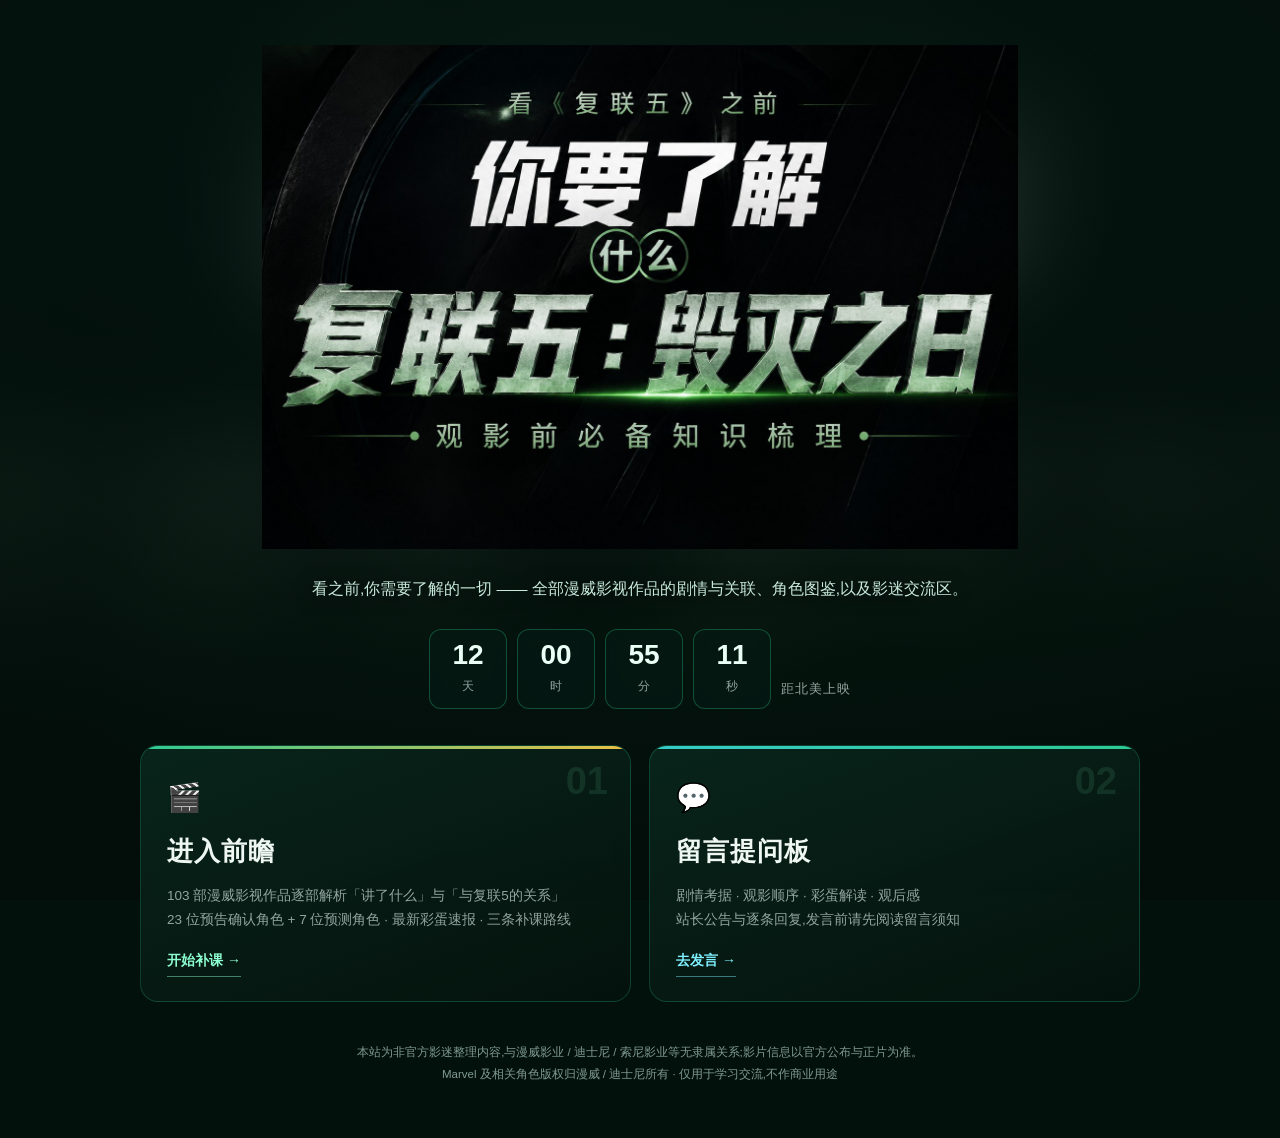
==== index.html @ 87dcb72d "update: 站点内容更新(2026-10-05 07:22)" ====
<!DOCTYPE html>
<html lang="zh-CN">
<head>
  <meta charset="UTF-8" />
  <meta name="viewport" content="width=device-width, initial-scale=1.0" />
  <title>复仇者联盟5:毁灭之日 · 观影指南与影迷留言板</title>
  <meta name="description" content="《复仇者联盟5:毁灭之日》观影门户:进入前瞻补课(103 部漫威影视作品 + 角色图鉴 + 彩蛋速报),或在留言提问板与其他影迷交流。2026年12月18日北美上映。" />
  <meta property="og:title" content="复仇者联盟5:毁灭之日 · 观影指南与影迷留言板" />
  <meta property="og:description" content="看复联五之前你需要了解什么 —— 进入前瞻,或去留言板提问。" />
  <meta property="og:image" content="assets/img/cover.jpg" />
  <meta property="og:type" content="website" />
  <link rel="stylesheet" href="assets/css/portal.css" />
</head>
<body class="portal">

  <!-- 环境光层:封面模糊放大的同款背景,营造氛围 -->
  <div class="portal-bg" aria-hidden="true">
    <img id="ambientImg" class="portal-ambient" src="assets/img/cover.jpg" alt="" />
    <div class="portal-vignette"></div>
  </div>

  <main class="portal-main">

    <!-- 海报主体(图片自带标题,因此 HTML 标题仅保留给屏幕阅读器与搜索引擎) -->
    <h1 class="sr-only">复仇者联盟5:毁灭之日 —— 观影指南与影迷留言板</h1>

    <figure class="portal-hero">
      <img id="coverImg" class="hero-art" src="assets/img/cover.jpg"
           alt="《复仇者联盟5:毁灭之日》——看复联五之前,你要了解什么" />
    </figure>

    <p class="portal-sub">看之前,你需要了解的一切 —— 全部漫威影视作品的剧情与关联、角色图鉴,以及影迷交流区。</p>

    <div class="countdown" id="countdown" aria-live="polite"></div>

    <div class="portal-choices">
      <a class="choice choice-guide" href="guide.html">
        <span class="choice-rank">01</span>
        <span class="choice-icon" aria-hidden="true">🎬</span>
        <span class="choice-title">进入前瞻</span>
        <span class="choice-desc">
          103 部漫威影视作品逐部解析「讲了什么」与「与复联5的关系」<br />
          23 位预告确认角色 + 7 位预测角色 · 最新彩蛋速报 · 三条补课路线
        </span>
        <span class="choice-go">开始补课 →</span>
      </a>

      <a class="choice choice-board" href="comments.html">
        <span class="choice-rank">02</span>
        <span class="choice-icon" aria-hidden="true">💬</span>
        <span class="choice-title">留言提问板</span>
        <span class="choice-desc">
          剧情考据 · 观影顺序 · 彩蛋解读 · 观后感<br />
          站长公告与逐条回复,发言前请先阅读留言须知
        </span>
        <span class="choice-go">去发言 →</span>
      </a>
    </div>

    <p class="portal-foot">
      本站为非官方影迷整理内容,与漫威影业 / 迪士尼 / 索尼影业等无隶属关系;影片信息以官方公布与正片为准。<br />
      Marvel 及相关角色版权归漫威 / 迪士尼所有 · 仅用于学习交流,不作商业用途
    </p>
  </main>

  <script>
    /* 封面回退:cover.jpg → cover.svg */
    (function () {
      var img = document.getElementById("coverImg");
      var amb = document.getElementById("ambientImg");
      if (!img) return;
      img.addEventListener("error", function () {
        if (img.dataset.fallback === "svg") { img.style.display = "none"; return; }
        img.dataset.fallback = "svg";
        img.src = "assets/img/cover.svg";
        if (amb) amb.src = "assets/img/cover.svg";
      });
    })();

    /* 上映倒计时(北美 2026-12-18) */
    (function () {
      var target = new Date("2026-12-18T00:00:00");
      var box = document.getElementById("countdown");
      if (!box) return;
      function tick() {
        var diff = target - new Date();
        if (diff <= 0) {
          box.innerHTML = '<span class="cd-item"><b>已上映</b><span>去影院看吧</span></span>';
          return;
        }
        var s = Math.floor(diff / 1000);
        var d = Math.floor(s / 86400);
        var h = Math.floor((s % 86400) / 3600);
        var m = Math.floor((s % 3600) / 60);
        var sec = s % 60;
        function pad(n) { return n < 10 ? "0" + n : "" + n; }
        box.innerHTML =
          '<span class="cd-item"><b>' + d + '</b><span>天</span></span>' +
          '<span class="cd-item"><b>' + pad(h) + '</b><span>时</span></span>' +
          '<span class="cd-item"><b>' + pad(m) + '</b><span>分</span></span>' +
          '<span class="cd-item"><b>' + pad(sec) + '</b><span>秒</span></span>' +
          '<span class="cd-label">距北美上映</span>';
      }
      tick();
      setInterval(tick, 1000);
    })();
  </script>
</body>
</html>
---- assets/css/portal.css ----
/* =========================================================
   门户封面页 · 样式(绿金 · 海报式布局)
   ========================================================= */
:root {
  --p-bg: #03110c;
  --p-green: #2fd39a;
  --p-green-deep: #0e5b43;
  --p-gold: #f7c948;
  --p-line: rgba(255, 255, 255, 0.10);
  --p-text: #eef7f2;
  --p-muted: #93a5a0;
}

* { margin: 0; padding: 0; box-sizing: border-box; }

body.portal {
  font-family: "PingFang SC", "Microsoft YaHei", "Noto Sans SC", "Segoe UI", sans-serif;
  background: var(--p-bg);
  color: var(--p-text);
  line-height: 1.7;
  overflow-x: hidden;
  -webkit-font-smoothing: antialiased;
}

.sr-only {
  position: absolute; width: 1px; height: 1px; padding: 0; margin: -1px;
  overflow: hidden; clip: rect(0, 0, 0, 0); white-space: nowrap; border: 0;
}

/* ---------- 环境光背景(封面模糊放大) ---------- */
.portal-bg {
  position: fixed; inset: 0; z-index: 0; overflow: hidden;
  background: radial-gradient(120% 90% at 50% 0%, #0c4432 0%, #062018 55%, #03100b 100%);
}
.portal-ambient {
  position: absolute; inset: -8%; width: 116%; height: 116%;
  object-fit: cover; object-position: center 40%;
  filter: blur(46px) saturate(1.25) brightness(0.75);
  opacity: 0.55;
  transform: scale(1.06);
}
.portal-vignette {
  position: absolute; inset: 0;
  background:
    radial-gradient(85% 65% at 50% 34%, rgba(3, 17, 12, 0.10) 0%, rgba(3, 17, 12, 0.72) 68%, rgba(3, 14, 10, 0.95) 100%),
    linear-gradient(180deg, rgba(3, 17, 12, 0.55) 0%, rgba(3, 17, 12, 0.35) 30%, rgba(3, 14, 10, 0.72) 78%, rgba(3, 14, 10, 0.96) 100%);
}

/* ---------- 主体 ---------- */
.portal-main {
  position: relative; z-index: 1;
  max-width: 1040px; margin: 0 auto;
  padding: clamp(26px, 5vh, 62px) 20px 52px;
  display: flex; flex-direction: column; align-items: center; text-align: center;
}

/* ---------- 海报主体 ---------- */
.portal-hero {
  width: 100%; display: flex; justify-content: center;
  margin-bottom: clamp(16px, 2.6vh, 30px);
}
.hero-art {
  width: 100%; max-width: 900px; max-height: 56vh;
  object-fit: contain; display: block;
  border-radius: 14px;
  box-shadow: 0 26px 70px rgba(0, 14, 9, 0.75), 0 0 0 1px rgba(47, 211, 154, 0.16);
  -webkit-mask-image: radial-gradient(130% 128% at 50% 50%, #000 72%, rgba(0, 0, 0, 0.55) 92%, transparent 100%);
  mask-image: radial-gradient(130% 128% at 50% 50%, #000 72%, rgba(0, 0, 0, 0.55) 92%, transparent 100%);
}

.portal-sub {
  margin-top: 4px; max-width: 720px;
  font-size: clamp(13px, 1.5vw, 15.5px); color: #c8e9dc;
  text-shadow: 0 2px 18px rgba(0, 12, 8, 0.9);
}

/* ---------- 倒计时 ---------- */
.countdown {
  display: flex; align-items: flex-end; gap: 10px; flex-wrap: wrap; justify-content: center;
  margin: 26px 0 6px;
}
.cd-item {
  min-width: 78px; padding: 10px 14px; border-radius: 12px;
  background: rgba(5, 26, 20, 0.66); border: 1px solid rgba(47, 211, 154, 0.30);
  backdrop-filter: blur(6px);
}
.cd-item b { display: block; font-size: clamp(20px, 3vw, 28px); font-weight: 900; color: #eafff5; line-height: 1.1; }
.cd-item span { font-size: 11.5px; color: var(--p-muted); }
.cd-label { font-size: 12.5px; color: var(--p-muted); padding-bottom: 8px; letter-spacing: 1px; }

/* ---------- 两个入口 ---------- */
.portal-choices {
  display: grid; grid-template-columns: repeat(2, minmax(280px, 1fr));
  gap: 18px; width: 100%; margin-top: 30px;
}

.choice {
  position: relative; overflow: hidden; text-decoration: none; color: var(--p-text);
  display: flex; flex-direction: column; align-items: flex-start; text-align: left;
  padding: 28px 26px 24px; border-radius: 18px;
  background: linear-gradient(160deg, rgba(9, 38, 29, 0.92), rgba(4, 18, 13, 0.94));
  border: 1px solid rgba(47, 211, 154, 0.22);
  transition: transform 0.22s ease, border-color 0.22s ease, box-shadow 0.22s ease;
  backdrop-filter: blur(8px);
}
.choice::after {
  content: ""; position: absolute; left: 0; right: 0; top: 0; height: 3px;
  background: linear-gradient(90deg, var(--p-green), var(--p-gold)); opacity: 0.95;
}
.choice-board::after { background: linear-gradient(90deg, #39d5d0, #2fd39a); }
.choice:hover { transform: translateY(-6px); border-color: rgba(47, 211, 154, 0.62); box-shadow: 0 20px 50px rgba(2, 25, 18, 0.66); }
.choice-board:hover { border-color: rgba(57, 213, 208, 0.62); }

.choice-rank {
  position: absolute; right: 22px; top: 16px;
  font-family: "Segoe UI", sans-serif; font-size: 38px; font-weight: 900;
  color: rgba(141, 255, 208, 0.10); line-height: 1;
}
.choice-icon { font-size: 28px; margin-bottom: 8px; }
.choice-title { font-size: clamp(20px, 2.5vw, 26px); font-weight: 900; letter-spacing: 1px; }
.choice-desc { margin-top: 10px; font-size: 13.5px; color: var(--p-muted); line-height: 1.85; }
.choice-go {
  margin-top: 16px; font-size: 14px; font-weight: 800; color: #8dffd0;
  border-bottom: 1px solid rgba(141, 255, 208, 0.45); padding-bottom: 3px;
}
.choice-board .choice-go { color: #7ff0ff; border-bottom-color: rgba(127, 240, 255, 0.45); }

.portal-foot {
  margin-top: 40px; font-size: 11.5px; color: #7f9a90; line-height: 1.9; max-width: 760px;
}

/* ---------- 响应式 ---------- */
@media (max-width: 780px) {
  .portal-main { padding: 18px 14px 40px; }
  .hero-art { max-height: 40vh; border-radius: 12px; }
  .portal-choices { grid-template-columns: 1fr; gap: 14px; margin-top: 24px; }
  .choice { padding: 22px 20px 20px; }
  .countdown { gap: 8px; margin: 22px 0 4px; }
  .cd-item { min-width: 66px; padding: 8px 10px; }
  .cd-label { width: 100%; text-align: center; padding-bottom: 0; }
  .portal-foot { margin-top: 30px; }
}
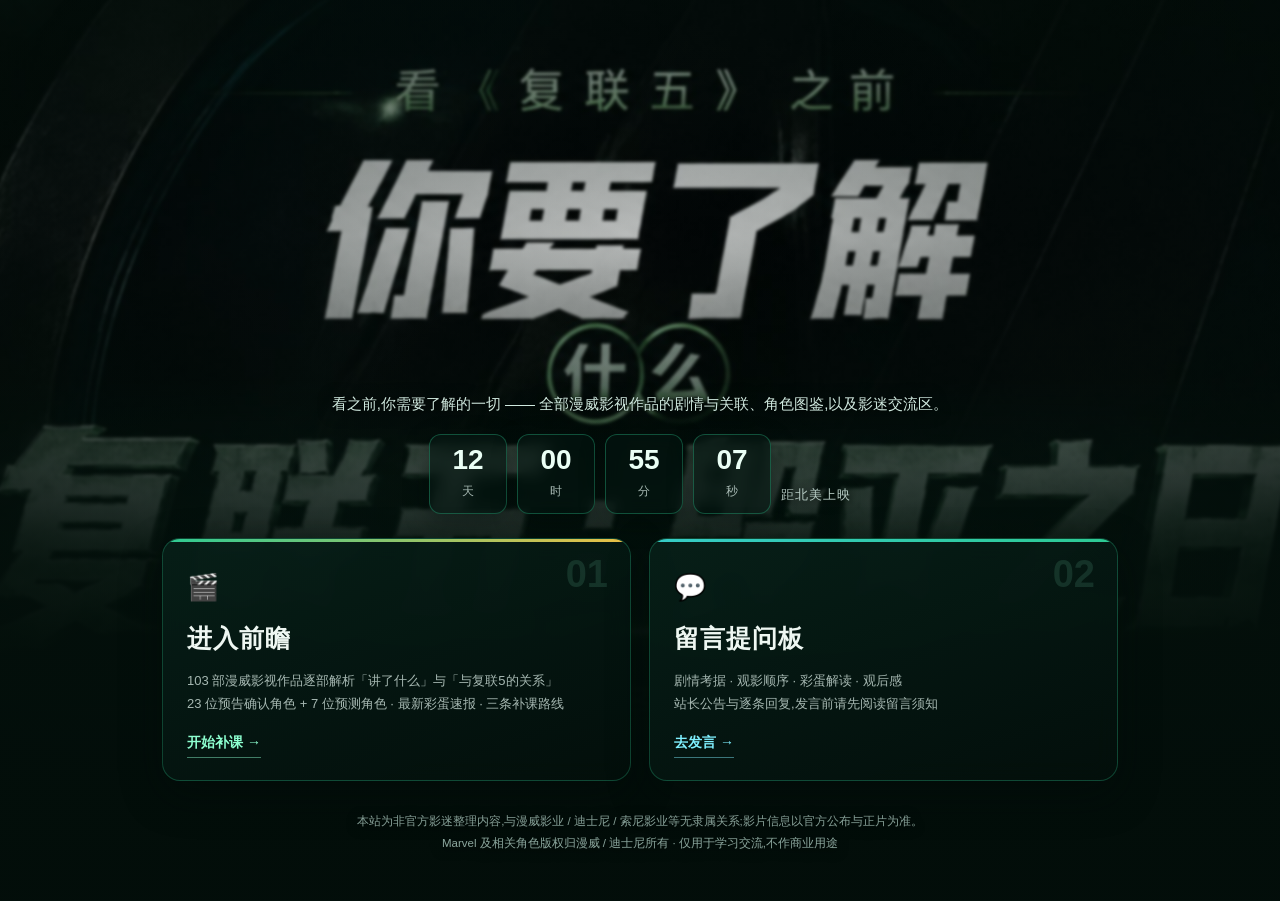
==== commit 60955faa: "update: 站点内容更新(2026-10-05 07:36)" ====
--- a/index.html
+++ b/index.html
@@ -13,67 +13,61 @@
 </head>
 <body class="portal">
 
-  <!-- 环境光层:封面模糊放大的同款背景,营造氛围 -->
+  <!-- 嵌入背景:封面图铺满整个页面,底部渐隐让文字压在图上 -->
   <div class="portal-bg" aria-hidden="true">
-    <img id="ambientImg" class="portal-ambient" src="assets/img/cover.jpg" alt="" />
-    <div class="portal-vignette"></div>
+    <img id="coverImg" class="portal-cover" src="assets/img/cover.jpg" alt="" />
+    <div class="portal-shade"></div>
   </div>
 
   <main class="portal-main">
-
-    <!-- 海报主体(图片自带标题,因此 HTML 标题仅保留给屏幕阅读器与搜索引擎) -->
+    <!-- 图片自带标题,这里保留一份给屏幕阅读器与搜索引擎 -->
     <h1 class="sr-only">复仇者联盟5:毁灭之日 —— 观影指南与影迷留言板</h1>
 
-    <figure class="portal-hero">
-      <img id="coverImg" class="hero-art" src="assets/img/cover.jpg"
-           alt="《复仇者联盟5:毁灭之日》——看复联五之前,你要了解什么" />
-    </figure>
+    <div class="portal-content">
+      <p class="portal-sub">看之前,你需要了解的一切 —— 全部漫威影视作品的剧情与关联、角色图鉴,以及影迷交流区。</p>
 
-    <p class="portal-sub">看之前,你需要了解的一切 —— 全部漫威影视作品的剧情与关联、角色图鉴,以及影迷交流区。</p>
+      <div class="countdown" id="countdown" aria-live="polite"></div>
 
-    <div class="countdown" id="countdown" aria-live="polite"></div>
+      <div class="portal-choices">
+        <a class="choice choice-guide" href="guide.html">
+          <span class="choice-rank">01</span>
+          <span class="choice-icon" aria-hidden="true">🎬</span>
+          <span class="choice-title">进入前瞻</span>
+          <span class="choice-desc">
+            103 部漫威影视作品逐部解析「讲了什么」与「与复联5的关系」<br />
+            23 位预告确认角色 + 7 位预测角色 · 最新彩蛋速报 · 三条补课路线
+          </span>
+          <span class="choice-go">开始补课 →</span>
+        </a>
 
-    <div class="portal-choices">
-      <a class="choice choice-guide" href="guide.html">
-        <span class="choice-rank">01</span>
-        <span class="choice-icon" aria-hidden="true">🎬</span>
-        <span class="choice-title">进入前瞻</span>
-        <span class="choice-desc">
-          103 部漫威影视作品逐部解析「讲了什么」与「与复联5的关系」<br />
-          23 位预告确认角色 + 7 位预测角色 · 最新彩蛋速报 · 三条补课路线
-        </span>
-        <span class="choice-go">开始补课 →</span>
-      </a>
+        <a class="choice choice-board" href="comments.html">
+          <span class="choice-rank">02</span>
+          <span class="choice-icon" aria-hidden="true">💬</span>
+          <span class="choice-title">留言提问板</span>
+          <span class="choice-desc">
+            剧情考据 · 观影顺序 · 彩蛋解读 · 观后感<br />
+            站长公告与逐条回复,发言前请先阅读留言须知
+          </span>
+          <span class="choice-go">去发言 →</span>
+        </a>
+      </div>
 
-      <a class="choice choice-board" href="comments.html">
-        <span class="choice-rank">02</span>
-        <span class="choice-icon" aria-hidden="true">💬</span>
-        <span class="choice-title">留言提问板</span>
-        <span class="choice-desc">
-          剧情考据 · 观影顺序 · 彩蛋解读 · 观后感<br />
-          站长公告与逐条回复,发言前请先阅读留言须知
-        </span>
-        <span class="choice-go">去发言 →</span>
-      </a>
+      <p class="portal-foot">
+        本站为非官方影迷整理内容,与漫威影业 / 迪士尼 / 索尼影业等无隶属关系;影片信息以官方公布与正片为准。<br />
+        Marvel 及相关角色版权归漫威 / 迪士尼所有 · 仅用于学习交流,不作商业用途
+      </p>
     </div>
-
-    <p class="portal-foot">
-      本站为非官方影迷整理内容,与漫威影业 / 迪士尼 / 索尼影业等无隶属关系;影片信息以官方公布与正片为准。<br />
-      Marvel 及相关角色版权归漫威 / 迪士尼所有 · 仅用于学习交流,不作商业用途
-    </p>
   </main>
 
   <script>
     /* 封面回退:cover.jpg → cover.svg */
     (function () {
       var img = document.getElementById("coverImg");
-      var amb = document.getElementById("ambientImg");
       if (!img) return;
       img.addEventListener("error", function () {
         if (img.dataset.fallback === "svg") { img.style.display = "none"; return; }
         img.dataset.fallback = "svg";
         img.src = "assets/img/cover.svg";
-        if (amb) amb.src = "assets/img/cover.svg";
       });
     })();
 
--- a/assets/css/portal.css
+++ b/assets/css/portal.css
@@ -1,14 +1,13 @@
 /* =========================================================
-   门户封面页 · 样式(绿金 · 海报式布局)
+   门户封面页 · 样式(封面嵌入背景 + 内容压在下层)
    ========================================================= */
 :root {
   --p-bg: #03110c;
   --p-green: #2fd39a;
-  --p-green-deep: #0e5b43;
   --p-gold: #f7c948;
   --p-line: rgba(255, 255, 255, 0.10);
   --p-text: #eef7f2;
-  --p-muted: #93a5a0;
+  --p-muted: #a6b8b2;
 }
 
 * { margin: 0; padding: 0; box-sizing: border-box; }
@@ -27,116 +26,132 @@
   overflow: hidden; clip: rect(0, 0, 0, 0); white-space: nowrap; border: 0;
 }
 
-/* ---------- 环境光背景(封面模糊放大) ---------- */
+/* ---------- 嵌入背景:封面铺满页面 ---------- */
 .portal-bg {
   position: fixed; inset: 0; z-index: 0; overflow: hidden;
-  background: radial-gradient(120% 90% at 50% 0%, #0c4432 0%, #062018 55%, #03100b 100%);
+  background: radial-gradient(120% 90% at 50% 10%, #0c4432 0%, #062018 55%, #03100b 100%);
 }
-.portal-ambient {
-  position: absolute; inset: -8%; width: 116%; height: 116%;
-  object-fit: cover; object-position: center 40%;
-  filter: blur(46px) saturate(1.25) brightness(0.75);
-  opacity: 0.55;
-  transform: scale(1.06);
+.portal-cover {
+  position: absolute; inset: 0; width: 100%; height: 100%;
+  object-fit: cover; object-position: center 30%;
+  transform: scale(1.04);                     /* 轻微放大,避免模糊后露边 */
+  filter: blur(1.5px) brightness(0.92) saturate(1.06);   /* 轻微虚化,让它退到背景层 */
+  -webkit-mask-image: linear-gradient(180deg, rgba(0,0,0,1) 0%, rgba(0,0,0,1) 42%, rgba(0,0,0,0.42) 60%, rgba(0,0,0,0) 84%);
+  mask-image: linear-gradient(180deg, rgba(0,0,0,1) 0%, rgba(0,0,0,1) 42%, rgba(0,0,0,0.42) 60%, rgba(0,0,0,0) 84%);
 }
-.portal-vignette {
+
+/* 遮罩:上轻下重 —— 上方保留封面标题,下方为文字提供对比度 */
+.portal-shade {
   position: absolute; inset: 0;
   background:
-    radial-gradient(85% 65% at 50% 34%, rgba(3, 17, 12, 0.10) 0%, rgba(3, 17, 12, 0.72) 68%, rgba(3, 14, 10, 0.95) 100%),
-    linear-gradient(180deg, rgba(3, 17, 12, 0.55) 0%, rgba(3, 17, 12, 0.35) 30%, rgba(3, 14, 10, 0.72) 78%, rgba(3, 14, 10, 0.96) 100%);
+    radial-gradient(78% 58% at 50% 26%, rgba(3, 17, 12, 0.04) 0%, rgba(3, 17, 12, 0.34) 62%, rgba(3, 14, 10, 0.72) 100%),
+    linear-gradient(180deg,
+      rgba(3, 17, 12, 0.34) 0%,
+      rgba(3, 17, 12, 0.16) 26%,
+      rgba(3, 14, 10, 0.46) 52%,
+      rgba(3, 14, 10, 0.82) 72%,
+      rgba(2, 12, 9, 0.96) 100%);
 }
 
-/* ---------- 主体 ---------- */
+/* ---------- 内容层:压在封面之上,底部对齐 ---------- */
 .portal-main {
   position: relative; z-index: 1;
-  max-width: 1040px; margin: 0 auto;
-  padding: clamp(26px, 5vh, 62px) 20px 52px;
-  display: flex; flex-direction: column; align-items: center; text-align: center;
+  min-height: 100vh;
+  display: flex; flex-direction: column; justify-content: flex-end;
+  align-items: center;
 }
-
-/* ---------- 海报主体 ---------- */
-.portal-hero {
-  width: 100%; display: flex; justify-content: center;
-  margin-bottom: clamp(16px, 2.6vh, 30px);
-}
-.hero-art {
-  width: 100%; max-width: 900px; max-height: 56vh;
-  object-fit: contain; display: block;
-  border-radius: 14px;
-  box-shadow: 0 26px 70px rgba(0, 14, 9, 0.75), 0 0 0 1px rgba(47, 211, 154, 0.16);
-  -webkit-mask-image: radial-gradient(130% 128% at 50% 50%, #000 72%, rgba(0, 0, 0, 0.55) 92%, transparent 100%);
-  mask-image: radial-gradient(130% 128% at 50% 50%, #000 72%, rgba(0, 0, 0, 0.55) 92%, transparent 100%);
+.portal-content {
+  width: 100%; max-width: 1000px;
+  padding: 0 22px clamp(26px, 5vh, 56px);
+  text-align: center;
 }
 
 .portal-sub {
-  margin-top: 4px; max-width: 720px;
-  font-size: clamp(13px, 1.5vw, 15.5px); color: #c8e9dc;
-  text-shadow: 0 2px 18px rgba(0, 12, 8, 0.9);
+  max-width: 720px; margin: 0 auto 4px;
+  font-size: clamp(12.5px, 1.45vw, 15px); color: #cfe9df;
+  text-shadow: 0 2px 16px rgba(0, 10, 7, 0.95), 0 0 2px rgba(0, 10, 7, 0.9);
 }
 
 /* ---------- 倒计时 ---------- */
 .countdown {
   display: flex; align-items: flex-end; gap: 10px; flex-wrap: wrap; justify-content: center;
-  margin: 26px 0 6px;
+  margin: 18px 0 4px;
 }
 .cd-item {
   min-width: 78px; padding: 10px 14px; border-radius: 12px;
-  background: rgba(5, 26, 20, 0.66); border: 1px solid rgba(47, 211, 154, 0.30);
-  backdrop-filter: blur(6px);
+  background: rgba(4, 22, 17, 0.62); border: 1px solid rgba(47, 211, 154, 0.32);
+  backdrop-filter: blur(8px);
+  box-shadow: 0 8px 24px rgba(0, 12, 8, 0.45);
 }
 .cd-item b { display: block; font-size: clamp(20px, 3vw, 28px); font-weight: 900; color: #eafff5; line-height: 1.1; }
 .cd-item span { font-size: 11.5px; color: var(--p-muted); }
-.cd-label { font-size: 12.5px; color: var(--p-muted); padding-bottom: 8px; letter-spacing: 1px; }
+.cd-label { font-size: 12.5px; color: #b9cec7; padding-bottom: 8px; letter-spacing: 1px; text-shadow: 0 2px 12px rgba(0, 10, 7, 0.9); }
 
 /* ---------- 两个入口 ---------- */
 .portal-choices {
   display: grid; grid-template-columns: repeat(2, minmax(280px, 1fr));
-  gap: 18px; width: 100%; margin-top: 30px;
+  gap: 18px; width: 100%; margin-top: 24px;
 }
 
 .choice {
   position: relative; overflow: hidden; text-decoration: none; color: var(--p-text);
   display: flex; flex-direction: column; align-items: flex-start; text-align: left;
-  padding: 28px 26px 24px; border-radius: 18px;
-  background: linear-gradient(160deg, rgba(9, 38, 29, 0.92), rgba(4, 18, 13, 0.94));
-  border: 1px solid rgba(47, 211, 154, 0.22);
+  padding: 26px 24px 22px; border-radius: 18px;
+  background: linear-gradient(160deg, rgba(7, 32, 25, 0.86), rgba(3, 15, 11, 0.90));
+  border: 1px solid rgba(47, 211, 154, 0.26);
   transition: transform 0.22s ease, border-color 0.22s ease, box-shadow 0.22s ease;
-  backdrop-filter: blur(8px);
+  backdrop-filter: blur(12px);
+  box-shadow: 0 14px 40px rgba(0, 12, 8, 0.45);
 }
 .choice::after {
   content: ""; position: absolute; left: 0; right: 0; top: 0; height: 3px;
   background: linear-gradient(90deg, var(--p-green), var(--p-gold)); opacity: 0.95;
 }
 .choice-board::after { background: linear-gradient(90deg, #39d5d0, #2fd39a); }
-.choice:hover { transform: translateY(-6px); border-color: rgba(47, 211, 154, 0.62); box-shadow: 0 20px 50px rgba(2, 25, 18, 0.66); }
-.choice-board:hover { border-color: rgba(57, 213, 208, 0.62); }
+.choice:hover { transform: translateY(-6px); border-color: rgba(47, 211, 154, 0.66); box-shadow: 0 22px 54px rgba(0, 20, 14, 0.7); }
+.choice-board:hover { border-color: rgba(57, 213, 208, 0.66); }
 
 .choice-rank {
   position: absolute; right: 22px; top: 16px;
   font-family: "Segoe UI", sans-serif; font-size: 38px; font-weight: 900;
-  color: rgba(141, 255, 208, 0.10); line-height: 1;
+  color: rgba(141, 255, 208, 0.12); line-height: 1;
 }
-.choice-icon { font-size: 28px; margin-bottom: 8px; }
-.choice-title { font-size: clamp(20px, 2.5vw, 26px); font-weight: 900; letter-spacing: 1px; }
-.choice-desc { margin-top: 10px; font-size: 13.5px; color: var(--p-muted); line-height: 1.85; }
+.choice-icon { font-size: 26px; margin-bottom: 8px; }
+.choice-title { font-size: clamp(20px, 2.4vw, 25px); font-weight: 900; letter-spacing: 1px; }
+.choice-desc { margin-top: 9px; font-size: 13px; color: var(--p-muted); line-height: 1.8; }
 .choice-go {
-  margin-top: 16px; font-size: 14px; font-weight: 800; color: #8dffd0;
+  margin-top: 15px; font-size: 14px; font-weight: 800; color: #8dffd0;
   border-bottom: 1px solid rgba(141, 255, 208, 0.45); padding-bottom: 3px;
 }
 .choice-board .choice-go { color: #7ff0ff; border-bottom-color: rgba(127, 240, 255, 0.45); }
 
 .portal-foot {
-  margin-top: 40px; font-size: 11.5px; color: #7f9a90; line-height: 1.9; max-width: 760px;
+  margin-top: 30px; font-size: 11.5px; color: #8ba69d; line-height: 1.9; max-width: 760px;
+  margin-left: auto; margin-right: auto;
+  text-shadow: 0 2px 12px rgba(0, 10, 7, 0.9);
 }
 
-/* ---------- 响应式 ---------- */
-@media (max-width: 780px) {
-  .portal-main { padding: 18px 14px 40px; }
-  .hero-art { max-height: 40vh; border-radius: 12px; }
-  .portal-choices { grid-template-columns: 1fr; gap: 14px; margin-top: 24px; }
-  .choice { padding: 22px 20px 20px; }
-  .countdown { gap: 8px; margin: 22px 0 4px; }
-  .cd-item { min-width: 66px; padding: 8px 10px; }
+/* ---------- 响应式:手机改为「封面在上、内容紧随其后」的嵌入排布 ---------- */
+@media (max-width: 820px) {
+  .portal-cover {
+    object-fit: contain; object-position: center top;
+    filter: blur(0.8px) brightness(0.95) saturate(1.05);
+    -webkit-mask-image: linear-gradient(180deg, rgba(0,0,0,1) 0%, rgba(0,0,0,1) 58%, rgba(0,0,0,0.35) 78%, rgba(0,0,0,0) 96%);
+    mask-image: linear-gradient(180deg, rgba(0,0,0,1) 0%, rgba(0,0,0,1) 58%, rgba(0,0,0,0.35) 78%, rgba(0,0,0,0) 96%);
+  }
+  .portal-main { min-height: 100vh; justify-content: flex-start; }
+  .portal-content { padding: 40vh 16px 34px; }
+  .portal-choices { grid-template-columns: 1fr; gap: 12px; margin-top: 18px; }
+  .choice { padding: 20px 18px 18px; border-radius: 15px; }
+  .countdown { gap: 8px; margin: 14px 0 2px; }
+  .cd-item { min-width: 64px; padding: 8px 10px; }
   .cd-label { width: 100%; text-align: center; padding-bottom: 0; }
-  .portal-foot { margin-top: 30px; }
+  .portal-foot { margin-top: 22px; }
 }
+
+@media (max-height: 640px) and (min-width: 821px) {
+  .portal-content { padding-bottom: 20px; }
+  .countdown { margin: 10px 0 2px; }
+  .portal-choices { margin-top: 14px; }
+  .choice-desc { display: none; }
+}
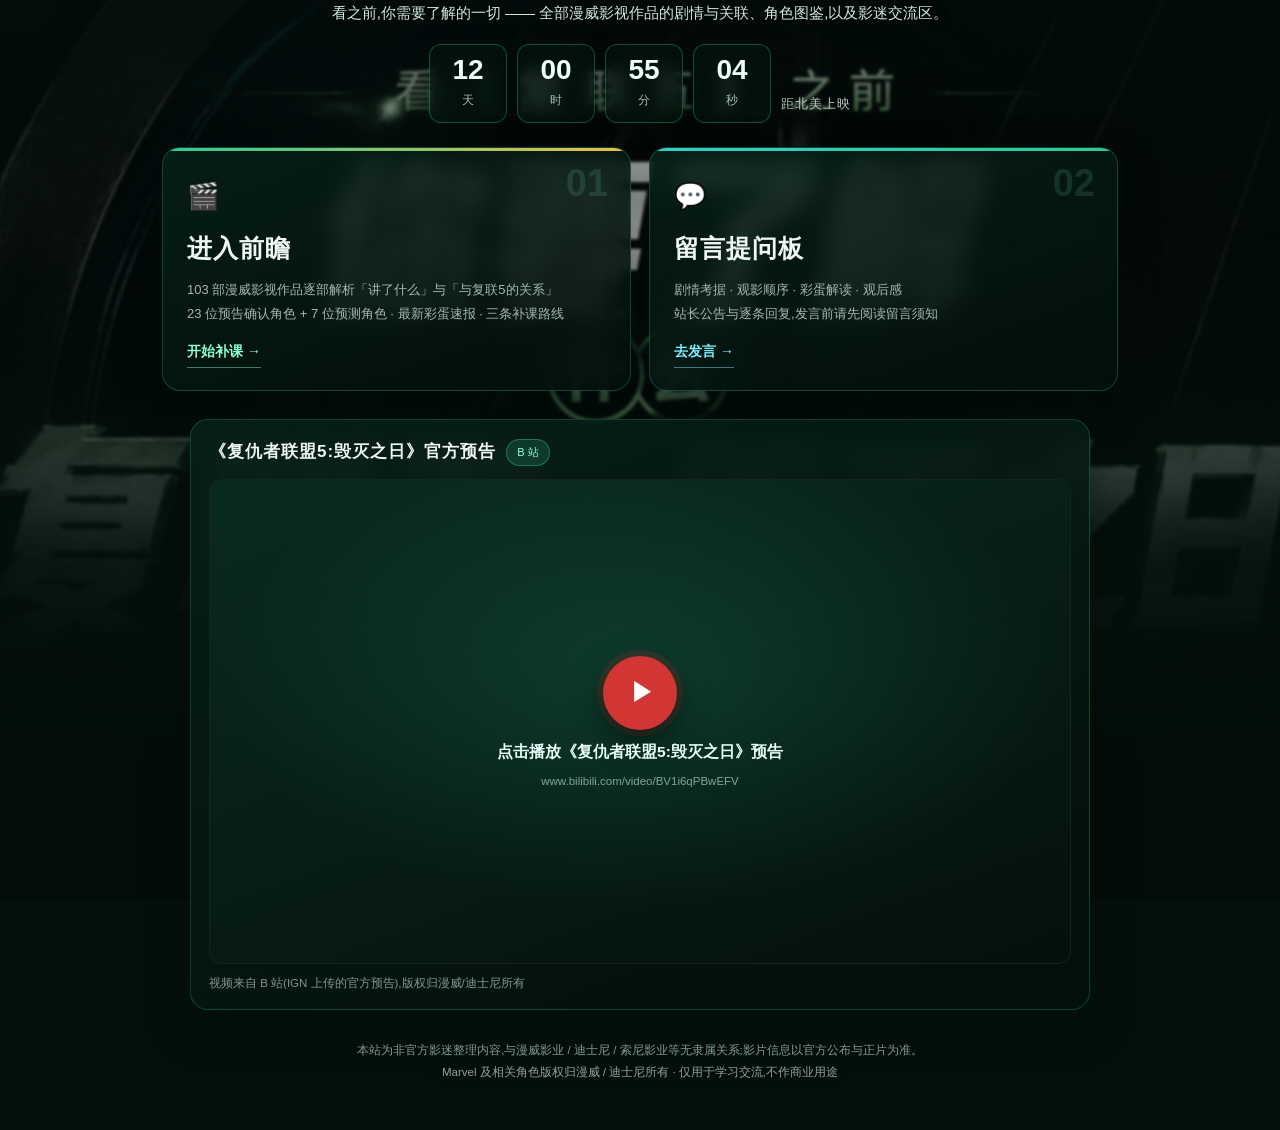
==== commit 37a65c2b: "update: 站点内容更新(2026-10-05 11:24)" ====
--- a/index.html
+++ b/index.html
@@ -52,6 +52,22 @@
         </a>
       </div>
 
+      <!-- 官方预告:点击后在原地播放 -->
+      <section class="trailer-box" id="trailerBox">
+        <div class="trailer-head">
+          <h2 class="trailer-title" id="trailerTitle">预告片</h2>
+          <span class="trailer-tag" id="trailerTag"></span>
+        </div>
+        <div class="trailer-frame" id="trailerFrame">
+          <button class="trailer-poster" id="trailerPlay" type="button">
+            <span class="trailer-icon">▶</span>
+            <span class="trailer-label">点击播放《复仇者联盟5:毁灭之日》预告</span>
+            <span class="trailer-src" id="trailerSrc"></span>
+          </button>
+        </div>
+        <p class="trailer-note" id="trailerNote"></p>
+      </section>
+
       <p class="portal-foot">
         本站为非官方影迷整理内容,与漫威影业 / 迪士尼 / 索尼影业等无隶属关系;影片信息以官方公布与正片为准。<br />
         Marvel 及相关角色版权归漫威 / 迪士尼所有 · 仅用于学习交流,不作商业用途
@@ -59,6 +75,7 @@
     </div>
   </main>
 
+  <script src="assets/js/site-config.js"></script>
   <script>
     /* 封面回退:cover.jpg → cover.svg */
     (function () {
@@ -68,6 +85,41 @@
         if (img.dataset.fallback === "svg") { img.style.display = "none"; return; }
         img.dataset.fallback = "svg";
         img.src = "assets/img/cover.svg";
+      });
+    })();
+
+    /* 预告片:点击后在原地加载播放器(默认不加载第三方 iframe,打开更快) */
+    (function () {
+      var cfg = (window.SITE_CONFIG && window.SITE_CONFIG.trailer) || {};
+      var box = document.getElementById("trailerBox");
+      var btn = document.getElementById("trailerPlay");
+      var frame = document.getElementById("trailerFrame");
+      var note = document.getElementById("trailerNote");
+      var srcEl = document.getElementById("trailerSrc");
+      var tagEl = document.getElementById("trailerTag");
+      if (!box || !btn) return;
+      if (!cfg.bilibiliBvid && !cfg.youtubeId) { box.style.display = "none"; return; }
+
+      var title = cfg.title || "《复仇者联盟5:毁灭之日》预告";
+      document.getElementById("trailerTitle").textContent = title;
+      if (tagEl) tagEl.textContent = cfg.bilibiliBvid ? "B 站" : "YouTube";
+      if (note) note.textContent = cfg.note || "";
+      if (srcEl) {
+        srcEl.textContent = cfg.bilibiliBvid
+          ? "www.bilibili.com/video/" + cfg.bilibiliBvid
+          : "youtube.com/watch?v=" + cfg.youtubeId;
+      }
+
+      btn.addEventListener("click", function () {
+        var url;
+        if (cfg.bilibiliBvid) {
+          url = "https://player.bilibili.com/player.html?bvid=" + encodeURIComponent(cfg.bilibiliBvid) +
+            "&page=1&high_quality=1&danmaku=0&autoplay=1";
+        } else {
+          url = "https://www.youtube-nocookie.com/embed/" + encodeURIComponent(cfg.youtubeId) + "?autoplay=1&rel=0";
+        }
+        frame.innerHTML = '<iframe class="trailer-iframe" src="' + url + '" scrolling="no" frameborder="0" ' +
+          'framespacing="0" allowfullscreen="true" allow="autoplay; fullscreen; encrypted-media"></iframe>';
       });
     })();
 
--- a/assets/css/portal.css
+++ b/assets/css/portal.css
@@ -129,6 +129,51 @@
   margin-top: 30px; font-size: 11.5px; color: #8ba69d; line-height: 1.9; max-width: 760px;
   margin-left: auto; margin-right: auto;
   text-shadow: 0 2px 12px rgba(0, 10, 7, 0.9);
+}
+
+/* ---------- 预告片播放区 ---------- */
+.trailer-box {
+  width: 100%; max-width: 900px; margin: 28px auto 0;
+  background: linear-gradient(160deg, rgba(7, 32, 25, 0.88), rgba(3, 15, 11, 0.92));
+  border: 1px solid rgba(47, 211, 154, 0.24); border-radius: 18px;
+  padding: 18px 18px 16px; backdrop-filter: blur(10px);
+  box-shadow: 0 16px 44px rgba(0, 12, 8, 0.5);
+  text-align: left;
+}
+.trailer-head { display: flex; align-items: center; gap: 10px; margin-bottom: 12px; flex-wrap: wrap; }
+.trailer-title { font-size: 17px; font-weight: 900; letter-spacing: 1px; }
+.trailer-tag {
+  font-size: 11px; padding: 3px 10px; border-radius: 999px;
+  background: rgba(47, 211, 154, 0.16); border: 1px solid rgba(47, 211, 154, 0.4); color: #8dffd0;
+}
+.trailer-frame {
+  position: relative; width: 100%; aspect-ratio: 16 / 9; border-radius: 13px; overflow: hidden;
+  background: #04100b; border: 1px solid rgba(255, 255, 255, 0.08);
+}
+.trailer-poster {
+  position: absolute; inset: 0; width: 100%; height: 100%; cursor: pointer;
+  display: flex; flex-direction: column; align-items: center; justify-content: center; gap: 12px;
+  background:
+    radial-gradient(70% 70% at 50% 40%, rgba(47, 211, 154, 0.16) 0%, rgba(4, 16, 11, 0) 70%),
+    linear-gradient(160deg, #0a2a20, #04100b);
+  border: 0; color: #eafff5; font-family: inherit;
+}
+.trailer-icon {
+  width: 74px; height: 74px; border-radius: 50%; display: grid; place-items: center; padding-left: 5px;
+  background: rgba(226, 54, 54, 0.92); font-size: 26px; color: #fff;
+  box-shadow: 0 10px 30px rgba(0, 0, 0, 0.55), 0 0 0 6px rgba(226, 54, 54, 0.16);
+  transition: transform 0.2s ease;
+}
+.trailer-poster:hover .trailer-icon { transform: scale(1.08); }
+.trailer-label { font-size: 15.5px; font-weight: 800; }
+.trailer-src { font-size: 11.5px; color: #7fa79a; }
+.trailer-iframe { position: absolute; inset: 0; width: 100%; height: 100%; border: 0; }
+.trailer-note { margin-top: 10px; font-size: 11.5px; color: #7f9a90; }
+
+@media (max-width: 820px) {
+  .trailer-box { padding: 14px 14px 12px; border-radius: 15px; margin-top: 22px; }
+  .trailer-icon { width: 60px; height: 60px; font-size: 22px; }
+  .trailer-label { font-size: 13.5px; padding: 0 10px; text-align: center; }
 }
 
 /* ---------- 响应式:手机改为「封面在上、内容紧随其后」的嵌入排布 ---------- */
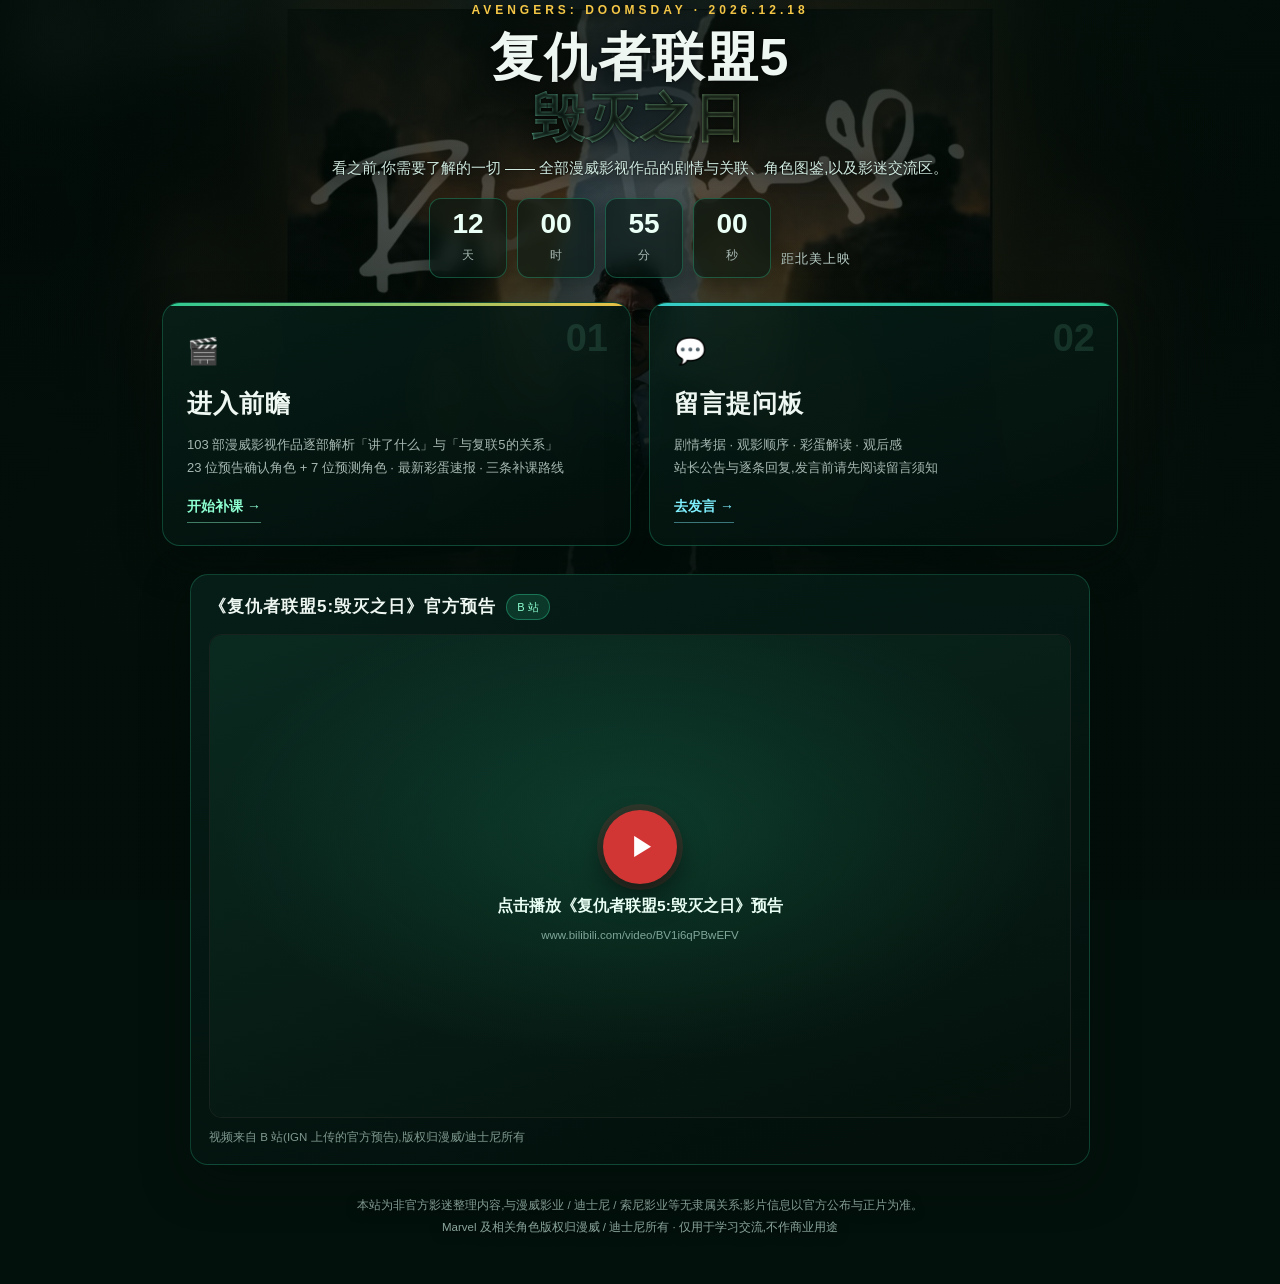
==== commit 9c46e4d5: "update: 站点内容更新(2026-10-05 11:32)" ====
--- a/index.html
+++ b/index.html
@@ -20,10 +20,9 @@
   </div>
 
   <main class="portal-main">
-    <!-- 图片自带标题,这里保留一份给屏幕阅读器与搜索引擎 -->
-    <h1 class="sr-only">复仇者联盟5:毁灭之日 —— 观影指南与影迷留言板</h1>
-
     <div class="portal-content">
+      <p class="portal-kicker">AVENGERS: DOOMSDAY · 2026.12.18</p>
+      <h1 class="portal-title">复仇者联盟5 <span>毁灭之日</span></h1>
       <p class="portal-sub">看之前,你需要了解的一切 —— 全部漫威影视作品的剧情与关联、角色图鉴,以及影迷交流区。</p>
 
       <div class="countdown" id="countdown" aria-live="polite"></div>
--- a/assets/css/portal.css
+++ b/assets/css/portal.css
@@ -33,24 +33,21 @@
 }
 .portal-cover {
   position: absolute; inset: 0; width: 100%; height: 100%;
-  object-fit: cover; object-position: center 30%;
-  transform: scale(1.04);                     /* 轻微放大,避免模糊后露边 */
-  filter: blur(1.5px) brightness(0.92) saturate(1.06);   /* 轻微虚化,让它退到背景层 */
-  -webkit-mask-image: linear-gradient(180deg, rgba(0,0,0,1) 0%, rgba(0,0,0,1) 42%, rgba(0,0,0,0.42) 60%, rgba(0,0,0,0) 84%);
-  mask-image: linear-gradient(180deg, rgba(0,0,0,1) 0%, rgba(0,0,0,1) 42%, rgba(0,0,0,0.42) 60%, rgba(0,0,0,0) 84%);
+  object-fit: cover; object-position: center 38%;
+  filter: brightness(0.58) saturate(1.06) contrast(1.03) blur(0.6px);
 }
 
 /* 遮罩:上轻下重 —— 上方保留封面标题,下方为文字提供对比度 */
 .portal-shade {
   position: absolute; inset: 0;
   background:
-    radial-gradient(78% 58% at 50% 26%, rgba(3, 17, 12, 0.04) 0%, rgba(3, 17, 12, 0.34) 62%, rgba(3, 14, 10, 0.72) 100%),
+    radial-gradient(72% 54% at 50% 24%, rgba(3, 17, 12, 0.10) 0%, rgba(3, 17, 12, 0.46) 62%, rgba(3, 14, 10, 0.80) 100%),
     linear-gradient(180deg,
-      rgba(3, 17, 12, 0.34) 0%,
-      rgba(3, 17, 12, 0.16) 26%,
-      rgba(3, 14, 10, 0.46) 52%,
-      rgba(3, 14, 10, 0.82) 72%,
-      rgba(2, 12, 9, 0.96) 100%);
+      rgba(3, 17, 12, 0.52) 0%,
+      rgba(3, 17, 12, 0.30) 24%,
+      rgba(3, 14, 10, 0.60) 50%,
+      rgba(3, 14, 10, 0.88) 72%,
+      rgba(2, 12, 9, 0.98) 100%);
 }
 
 /* ---------- 内容层:压在封面之上,底部对齐 ---------- */
@@ -67,9 +64,25 @@
 }
 
 .portal-sub {
-  max-width: 720px; margin: 0 auto 4px;
+  max-width: 720px; margin: 8px auto 4px;
   font-size: clamp(12.5px, 1.45vw, 15px); color: #cfe9df;
   text-shadow: 0 2px 16px rgba(0, 10, 7, 0.95), 0 0 2px rgba(0, 10, 7, 0.9);
+}
+
+/* 门户标题(背景图只有英文 logo,这里保留一版紧凑中文标题) */
+.portal-kicker {
+  font-size: 12px; letter-spacing: 4px; font-weight: 700;
+  color: var(--p-gold); margin-bottom: 8px;
+  text-shadow: 0 2px 12px rgba(0, 8, 5, 0.95);
+}
+.portal-title {
+  font-size: clamp(26px, 4.6vw, 52px); line-height: 1.12; font-weight: 900; letter-spacing: 2px;
+  text-shadow: 0 6px 32px rgba(0, 0, 0, 0.88), 0 0 3px rgba(0, 0, 0, 0.85);
+}
+.portal-title span {
+  display: block; margin-top: 2px;
+  background: linear-gradient(120deg, #2fd39a 8%, #8dffd0 42%, var(--p-gold) 92%);
+  -webkit-background-clip: text; background-clip: text; color: transparent;
 }
 
 /* ---------- 倒计时 ---------- */
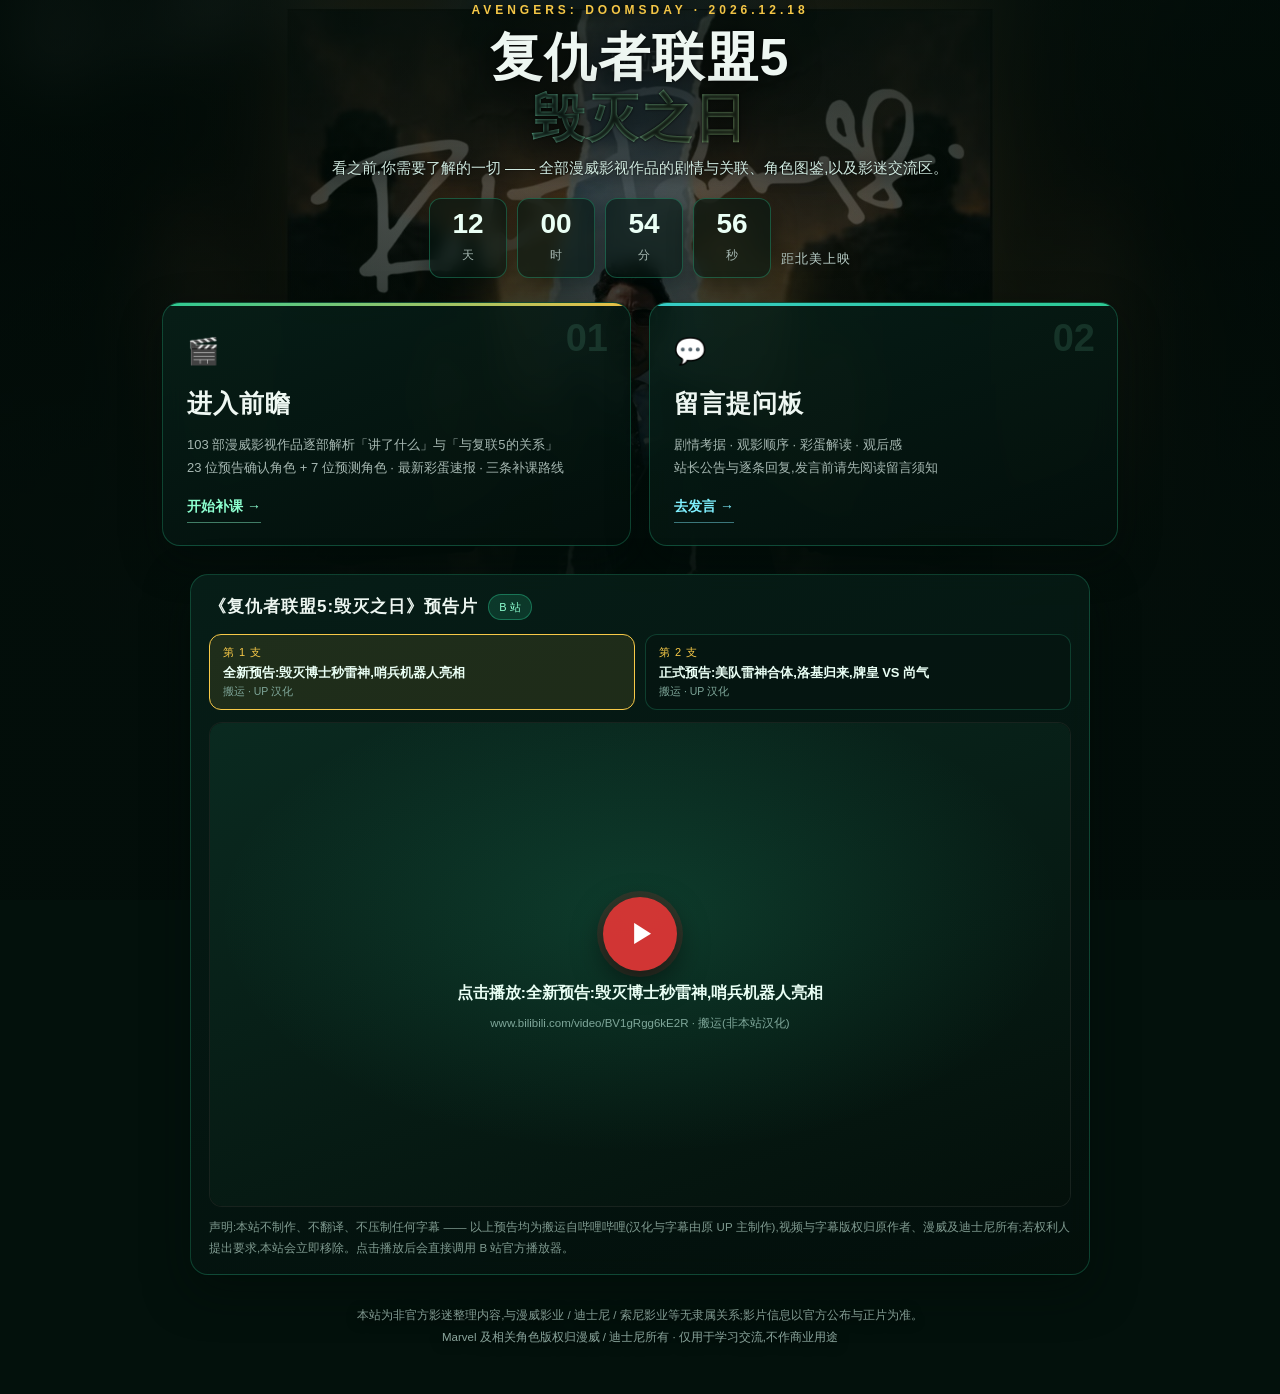
==== commit c9b3b531: "update: 站点内容更新(2026-10-05 11:35)" ====
--- a/index.html
+++ b/index.html
@@ -51,16 +51,17 @@
         </a>
       </div>
 
-      <!-- 官方预告:点击后在原地播放 -->
+      <!-- 预告片:点击后在原地播放(支持多支切换) -->
       <section class="trailer-box" id="trailerBox">
         <div class="trailer-head">
           <h2 class="trailer-title" id="trailerTitle">预告片</h2>
           <span class="trailer-tag" id="trailerTag"></span>
         </div>
+        <div class="trailer-picker" id="trailerPicker"></div>
         <div class="trailer-frame" id="trailerFrame">
           <button class="trailer-poster" id="trailerPlay" type="button">
             <span class="trailer-icon">▶</span>
-            <span class="trailer-label">点击播放《复仇者联盟5:毁灭之日》预告</span>
+            <span class="trailer-label" id="trailerLabel">点击播放预告</span>
             <span class="trailer-src" id="trailerSrc"></span>
           </button>
         </div>
@@ -87,7 +88,8 @@
       });
     })();
 
-    /* 预告片:点击后在原地加载播放器(默认不加载第三方 iframe,打开更快) */
+    /* 预告片:支持多支切换,点击后在原地加载 B 站播放器
+       说明:本站只做搬运(嵌入官方播放器),不做翻译、字幕或压制 */
     (function () {
       var cfg = (window.SITE_CONFIG && window.SITE_CONFIG.trailer) || {};
       var box = document.getElementById("trailerBox");
@@ -96,30 +98,67 @@
       var note = document.getElementById("trailerNote");
       var srcEl = document.getElementById("trailerSrc");
       var tagEl = document.getElementById("trailerTag");
+      var picker = document.getElementById("trailerPicker");
+      var label = document.getElementById("trailerLabel");
       if (!box || !btn) return;
-      if (!cfg.bilibiliBvid && !cfg.youtubeId) { box.style.display = "none"; return; }
 
-      var title = cfg.title || "《复仇者联盟5:毁灭之日》预告";
+      var videos = (cfg.videos && cfg.videos.length) ? cfg.videos
+        : (cfg.bilibiliBvid ? [{ bvid: cfg.bilibiliBvid, title: cfg.title || "预告" }] : []);
+      if (!videos.length && !cfg.youtubeId) { box.style.display = "none"; return; }
+
+      var current = 0;
+      var title = cfg.title || "《复仇者联盟5:毁灭之日》预告片";
       document.getElementById("trailerTitle").textContent = title;
-      if (tagEl) tagEl.textContent = cfg.bilibiliBvid ? "B 站" : "YouTube";
+      if (tagEl) tagEl.textContent = videos.length ? "B 站" : "YouTube";
       if (note) note.textContent = cfg.note || "";
-      if (srcEl) {
-        srcEl.textContent = cfg.bilibiliBvid
-          ? "www.bilibili.com/video/" + cfg.bilibiliBvid
-          : "youtube.com/watch?v=" + cfg.youtubeId;
+
+      function esc(s) {
+        return String(s == null ? "" : s).replace(/[&<>"']/g, function (c) {
+          return { "&": "&amp;", "<": "&lt;", ">": "&gt;", '"': "&quot;", "'": "&#39;" }[c];
+        });
       }
-
-      btn.addEventListener("click", function () {
+      function poster() {
+        btn.querySelector(".trailer-label").textContent = "点击播放:" + (videos[current] ? videos[current].title : title);
+        if (srcEl) {
+          srcEl.textContent = videos.length
+            ? "www.bilibili.com/video/" + videos[current].bvid + " · 搬运(非本站汉化)"
+            : "youtube.com/watch?v=" + cfg.youtubeId;
+        }
+      }
+      function renderPicker() {
+        if (!picker) return;
+        if (videos.length < 2) { picker.innerHTML = ""; return; }
+        picker.innerHTML = videos.map(function (v, i) {
+          return '<button class="trailer-pick' + (i === current ? " active" : "") + '" type="button" data-i="' + i + '">' +
+            '<span class="tp-num">第 ' + (i + 1) + ' 支</span>' +
+            '<span class="tp-title">' + esc(v.title || "预告") + "</span>" +
+            (v.from ? '<span class="tp-from">' + esc(v.from) + "</span>" : "") +
+            "</button>";
+        }).join("");
+      }
+      function load(i) {
+        current = i;
+        renderPicker();
         var url;
-        if (cfg.bilibiliBvid) {
-          url = "https://player.bilibili.com/player.html?bvid=" + encodeURIComponent(cfg.bilibiliBvid) +
+        if (videos.length) {
+          url = "https://player.bilibili.com/player.html?bvid=" + encodeURIComponent(videos[i].bvid) +
             "&page=1&high_quality=1&danmaku=0&autoplay=1";
         } else {
           url = "https://www.youtube-nocookie.com/embed/" + encodeURIComponent(cfg.youtubeId) + "?autoplay=1&rel=0";
         }
         frame.innerHTML = '<iframe class="trailer-iframe" src="' + url + '" scrolling="no" frameborder="0" ' +
           'framespacing="0" allowfullscreen="true" allow="autoplay; fullscreen; encrypted-media"></iframe>';
-      });
+      }
+
+      renderPicker();
+      poster();
+      btn.addEventListener("click", function () { load(current); });
+      if (picker) {
+        picker.addEventListener("click", function (e) {
+          var b = e.target.closest ? e.target.closest("[data-i]") : null;
+          if (b) load(Number(b.dataset.i));
+        });
+      }
     })();
 
     /* 上映倒计时(北美 2026-12-18) */
--- a/assets/css/portal.css
+++ b/assets/css/portal.css
@@ -181,7 +181,21 @@
 .trailer-label { font-size: 15.5px; font-weight: 800; }
 .trailer-src { font-size: 11.5px; color: #7fa79a; }
 .trailer-iframe { position: absolute; inset: 0; width: 100%; height: 100%; border: 0; }
-.trailer-note { margin-top: 10px; font-size: 11.5px; color: #7f9a90; }
+.trailer-note { margin-top: 10px; font-size: 11.5px; color: #7f9a90; line-height: 1.8; }
+
+/* 多支预告的切换按钮 */
+.trailer-picker { display: flex; gap: 10px; flex-wrap: wrap; margin-bottom: 12px; }
+.trailer-pick {
+  flex: 1 1 260px; text-align: left; cursor: pointer;
+  background: rgba(6, 22, 17, 0.72); border: 1px solid rgba(47, 211, 154, 0.22);
+  border-radius: 12px; padding: 10px 13px; color: #d8efe6; font-family: inherit;
+  display: flex; flex-direction: column; gap: 3px; transition: 0.18s;
+}
+.trailer-pick:hover { border-color: rgba(47, 211, 154, 0.6); transform: translateY(-1px); }
+.trailer-pick.active { border-color: var(--p-gold); background: rgba(247, 201, 72, 0.10); }
+.tp-num { font-size: 11px; letter-spacing: 1px; color: var(--p-gold); }
+.tp-title { font-size: 13px; font-weight: 700; color: #eafff5; line-height: 1.5; }
+.tp-from { font-size: 10.5px; color: #7fa79a; }
 
 @media (max-width: 820px) {
   .trailer-box { padding: 14px 14px 12px; border-radius: 15px; margin-top: 22px; }
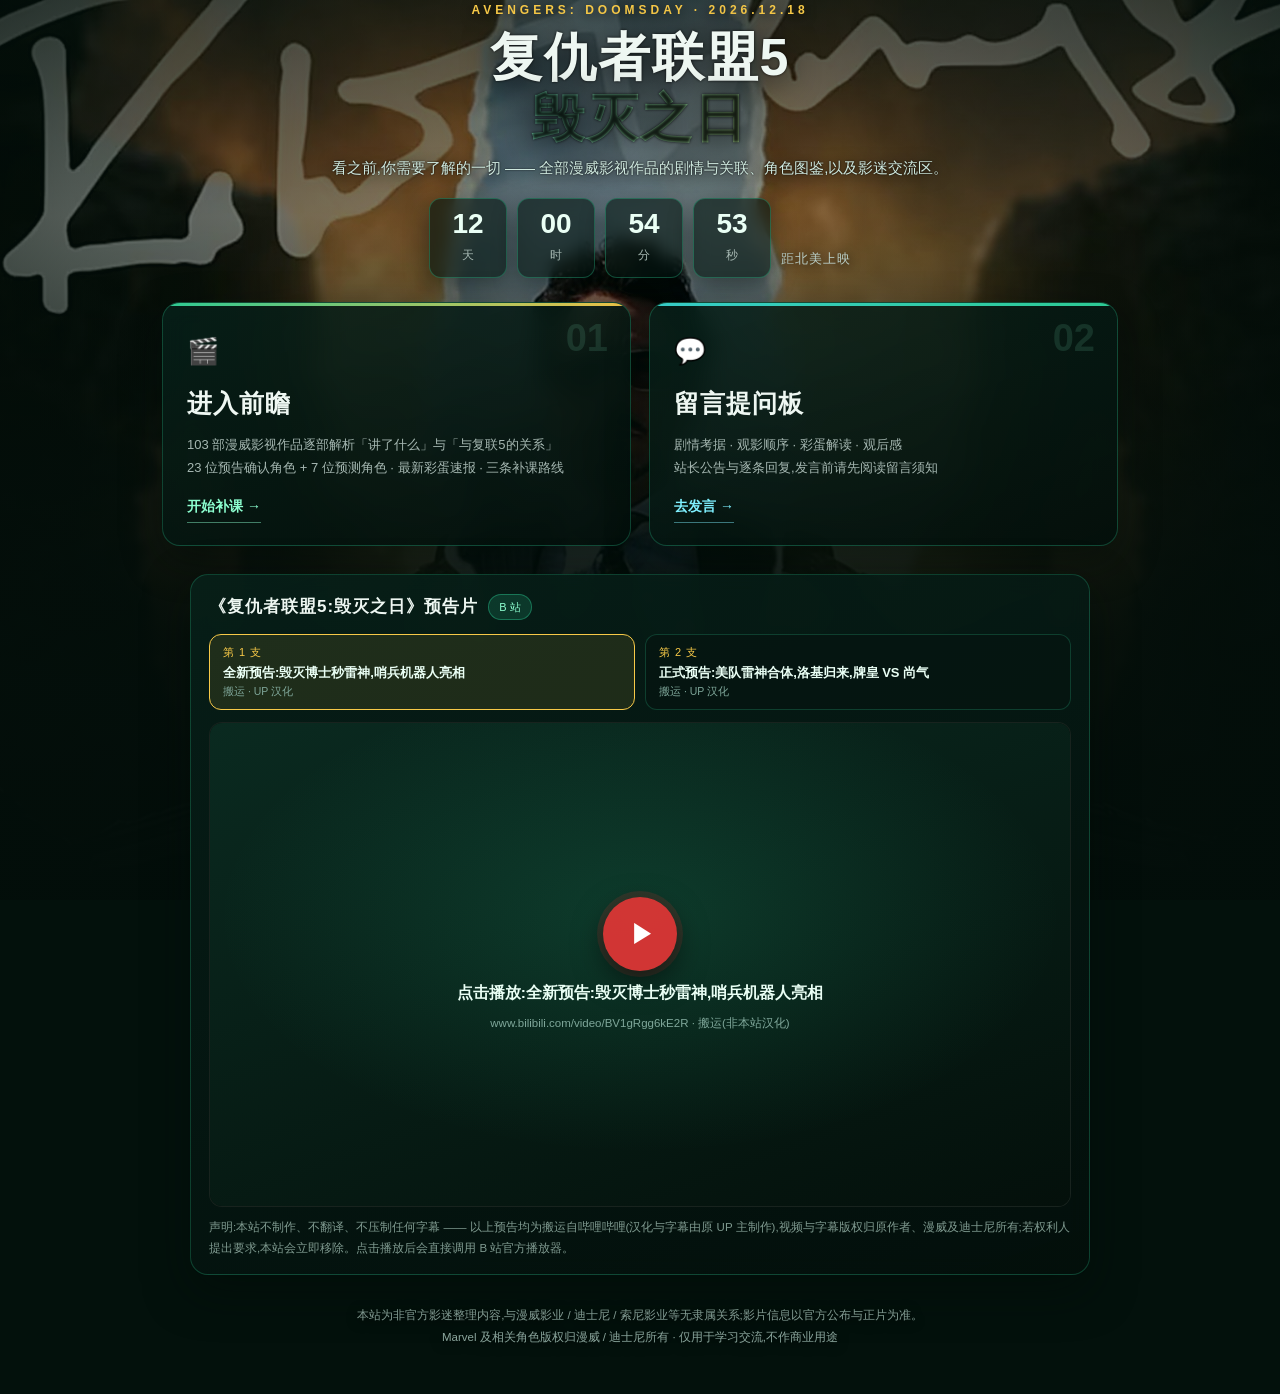
==== commit 4b6c2b8d: "update: 站点内容更新(2026-10-05 11:44)" ====
--- a/index.html
+++ b/index.html
@@ -15,7 +15,11 @@
 
   <!-- 嵌入背景:封面图铺满整个页面,底部渐隐让文字压在图上 -->
   <div class="portal-bg" aria-hidden="true">
-    <img id="coverImg" class="portal-cover" src="assets/img/cover.jpg" alt="" />
+    <!-- 桌面用 16:9 裁切、手机用竖版原图,两种比例各自满屏铺开 -->
+    <picture>
+      <source media="(min-width: 821px)" srcset="assets/img/cover-wide.jpg" />
+      <img id="coverImg" class="portal-cover" src="assets/img/cover.jpg" alt="" />
+    </picture>
     <div class="portal-shade"></div>
   </div>
 
--- a/assets/css/portal.css
+++ b/assets/css/portal.css
@@ -33,8 +33,9 @@
 }
 .portal-cover {
   position: absolute; inset: 0; width: 100%; height: 100%;
-  object-fit: cover; object-position: center 38%;
-  filter: brightness(0.58) saturate(1.06) contrast(1.03) blur(0.6px);
+  object-fit: cover; object-position: center 42%;
+  /* 不再虚化,让画面保持清晰;只做很轻的压暗,保证文字可读 */
+  filter: brightness(0.92) saturate(1.06) contrast(1.04);
 }
 
 /* 遮罩:上轻下重 —— 上方保留封面标题,下方为文字提供对比度 */
@@ -206,10 +207,10 @@
 /* ---------- 响应式:手机改为「封面在上、内容紧随其后」的嵌入排布 ---------- */
 @media (max-width: 820px) {
   .portal-cover {
-    object-fit: contain; object-position: center top;
-    filter: blur(0.8px) brightness(0.95) saturate(1.05);
-    -webkit-mask-image: linear-gradient(180deg, rgba(0,0,0,1) 0%, rgba(0,0,0,1) 58%, rgba(0,0,0,0.35) 78%, rgba(0,0,0,0) 96%);
-    mask-image: linear-gradient(180deg, rgba(0,0,0,1) 0%, rgba(0,0,0,1) 58%, rgba(0,0,0,0.35) 78%, rgba(0,0,0,0) 96%);
+    object-fit: cover; object-position: center 26%;
+    filter: brightness(0.94) saturate(1.06) contrast(1.04);
+    -webkit-mask-image: linear-gradient(180deg, rgba(0,0,0,1) 0%, rgba(0,0,0,1) 62%, rgba(0,0,0,0.35) 82%, rgba(0,0,0,0) 97%);
+    mask-image: linear-gradient(180deg, rgba(0,0,0,1) 0%, rgba(0,0,0,1) 62%, rgba(0,0,0,0.35) 82%, rgba(0,0,0,0) 97%);
   }
   .portal-main { min-height: 100vh; justify-content: flex-start; }
   .portal-content { padding: 40vh 16px 34px; }
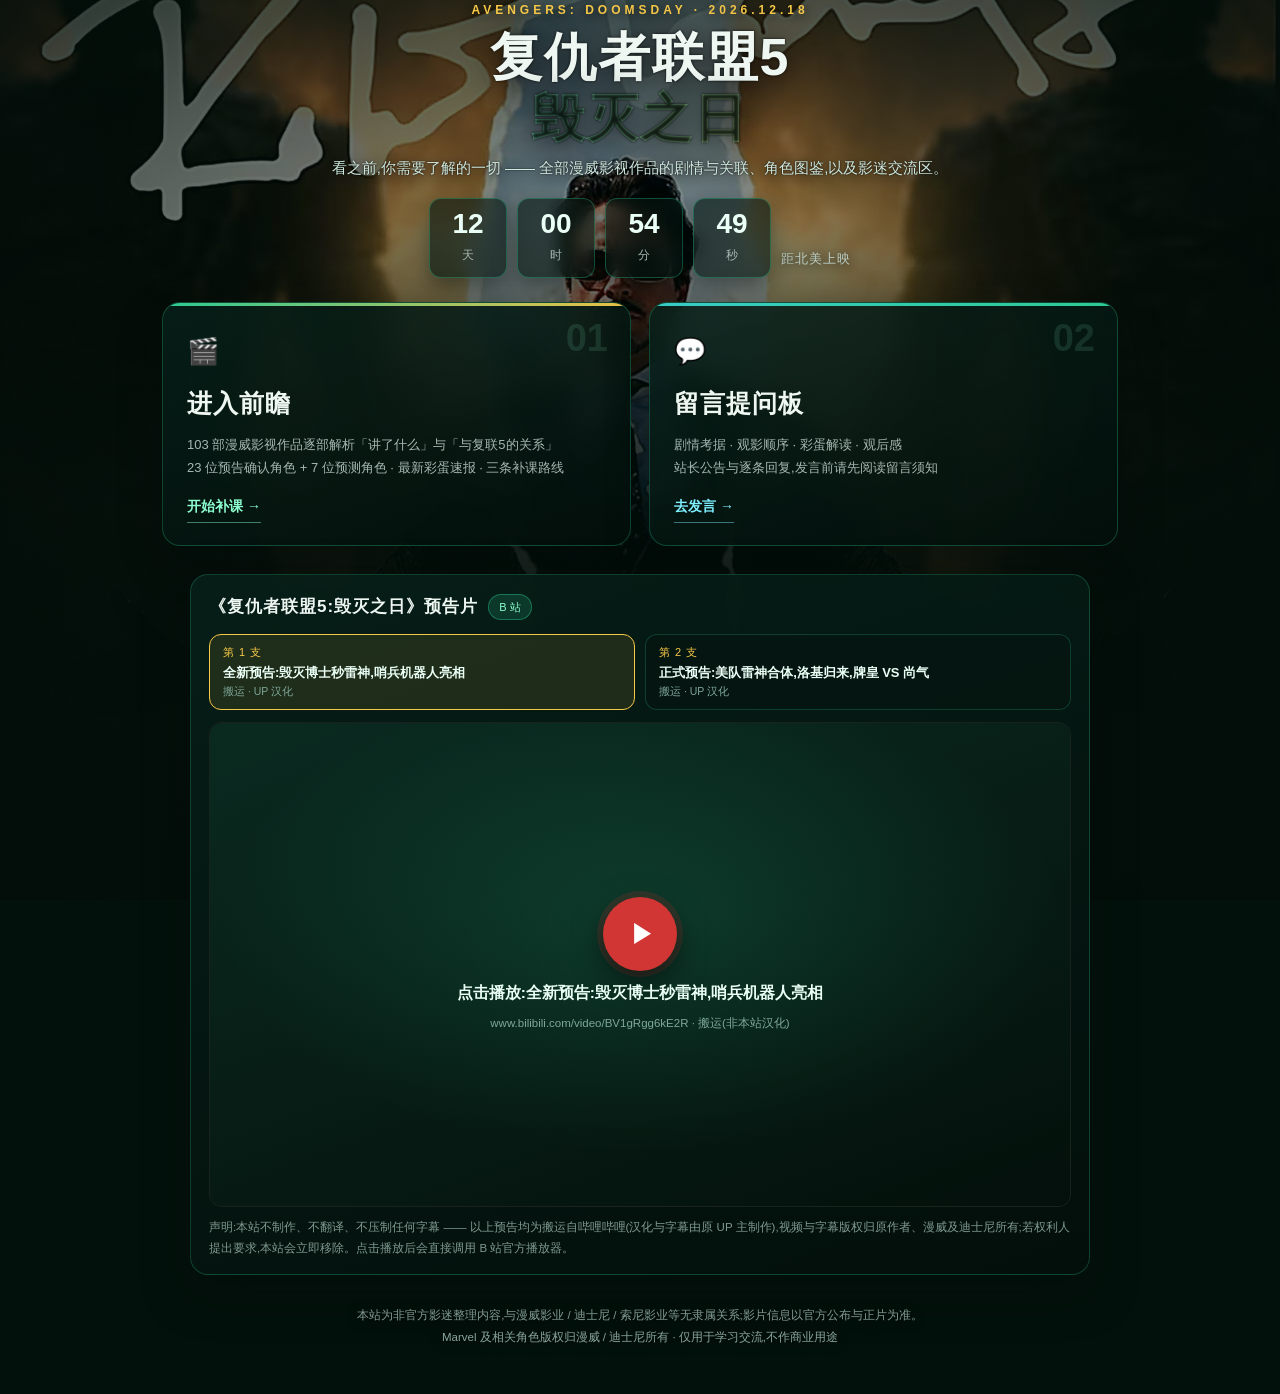
==== commit e17d32a2: "update: 站点内容更新(2026-10-05 12:03)" ====
--- a/index.html
+++ b/index.html
@@ -193,5 +193,6 @@
       setInterval(tick, 1000);
     })();
   </script>
+  <script src="assets/js/fx.js"></script>
 </body>
 </html>
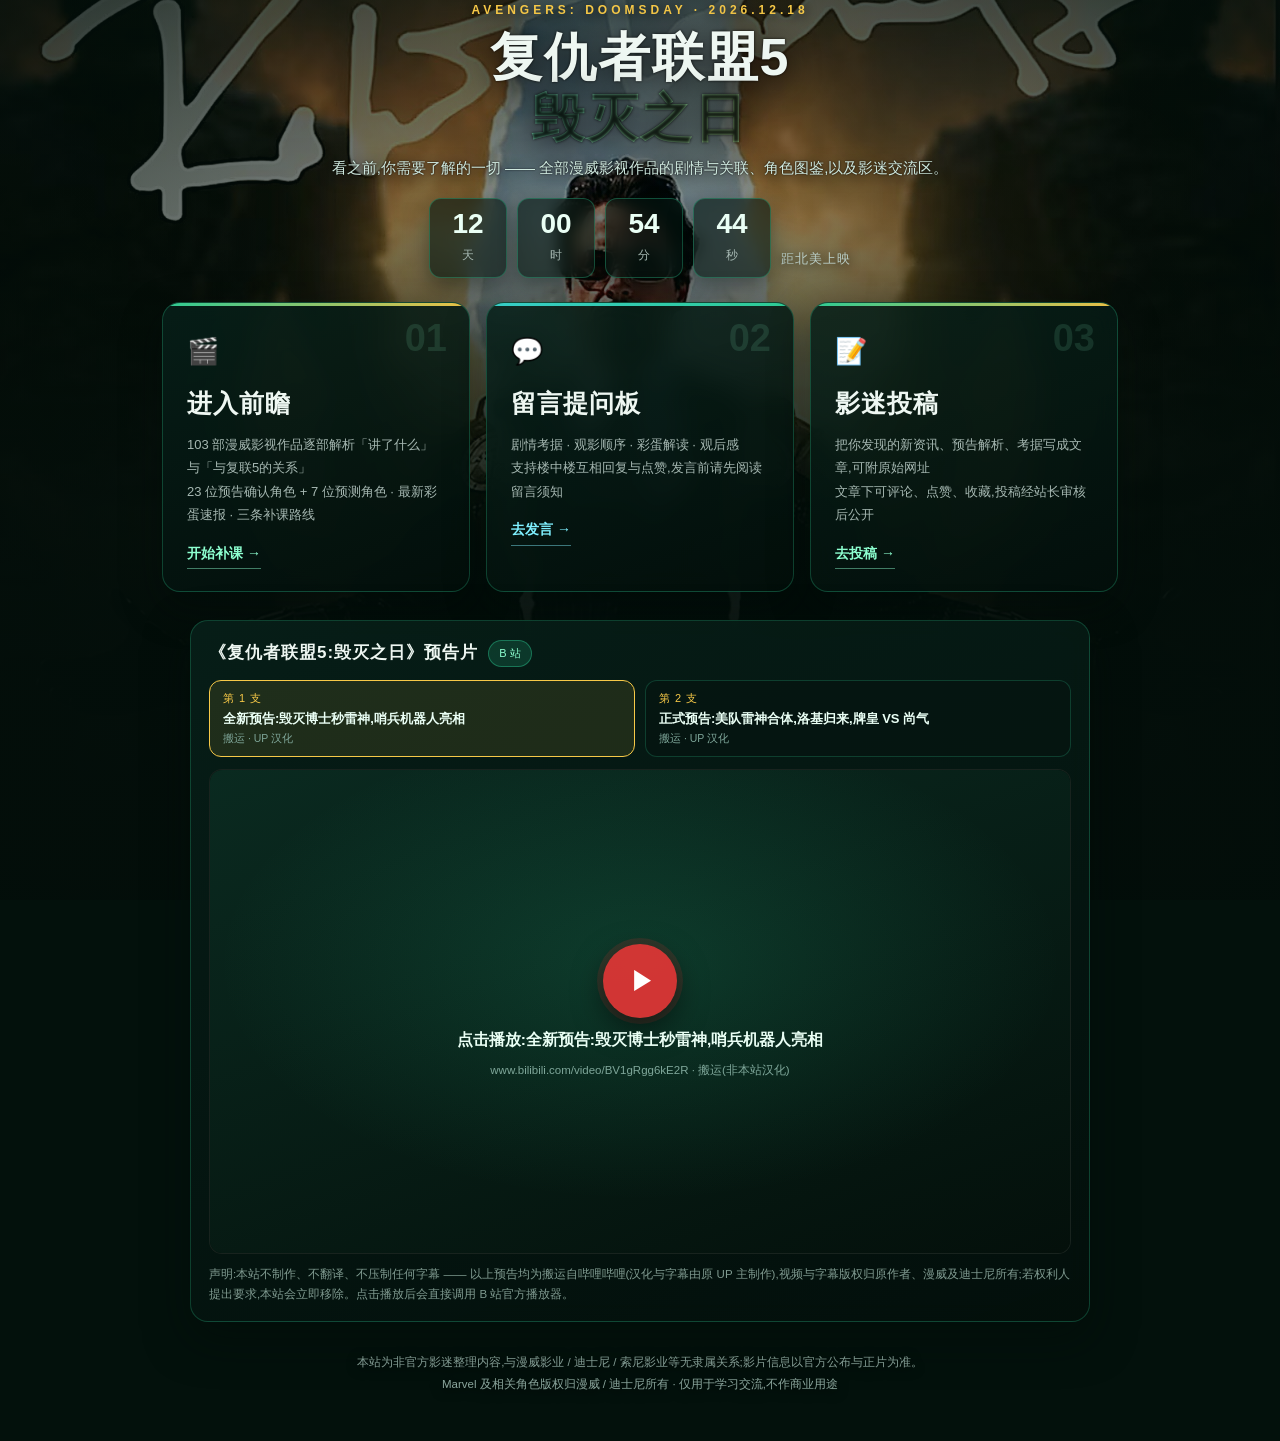
==== commit 1ac14468: "update: 站点内容更新(2026-10-05 12:56)" ====
--- a/index.html
+++ b/index.html
@@ -49,9 +49,20 @@
           <span class="choice-title">留言提问板</span>
           <span class="choice-desc">
             剧情考据 · 观影顺序 · 彩蛋解读 · 观后感<br />
-            站长公告与逐条回复,发言前请先阅读留言须知
+            支持楼中楼互相回复与点赞,发言前请先阅读留言须知
           </span>
           <span class="choice-go">去发言 →</span>
+        </a>
+
+        <a class="choice choice-article" href="articles.html">
+          <span class="choice-rank">03</span>
+          <span class="choice-icon" aria-hidden="true">📝</span>
+          <span class="choice-title">影迷投稿</span>
+          <span class="choice-desc">
+            把你发现的新资讯、预告解析、考据写成文章,可附原始网址<br />
+            文章下可评论、点赞、收藏,投稿经站长审核后公开
+          </span>
+          <span class="choice-go">去投稿 →</span>
         </a>
       </div>
 
--- a/assets/css/portal.css
+++ b/assets/css/portal.css
@@ -101,10 +101,10 @@
 .cd-item span { font-size: 11.5px; color: var(--p-muted); }
 .cd-label { font-size: 12.5px; color: #b9cec7; padding-bottom: 8px; letter-spacing: 1px; text-shadow: 0 2px 12px rgba(0, 10, 7, 0.9); }
 
-/* ---------- 两个入口 ---------- */
+/* ---------- 三个入口 ---------- */
 .portal-choices {
-  display: grid; grid-template-columns: repeat(2, minmax(280px, 1fr));
-  gap: 18px; width: 100%; margin-top: 24px;
+  display: grid; grid-template-columns: repeat(3, minmax(240px, 1fr));
+  gap: 16px; width: 100%; margin-top: 24px;
 }
 
 .choice {
